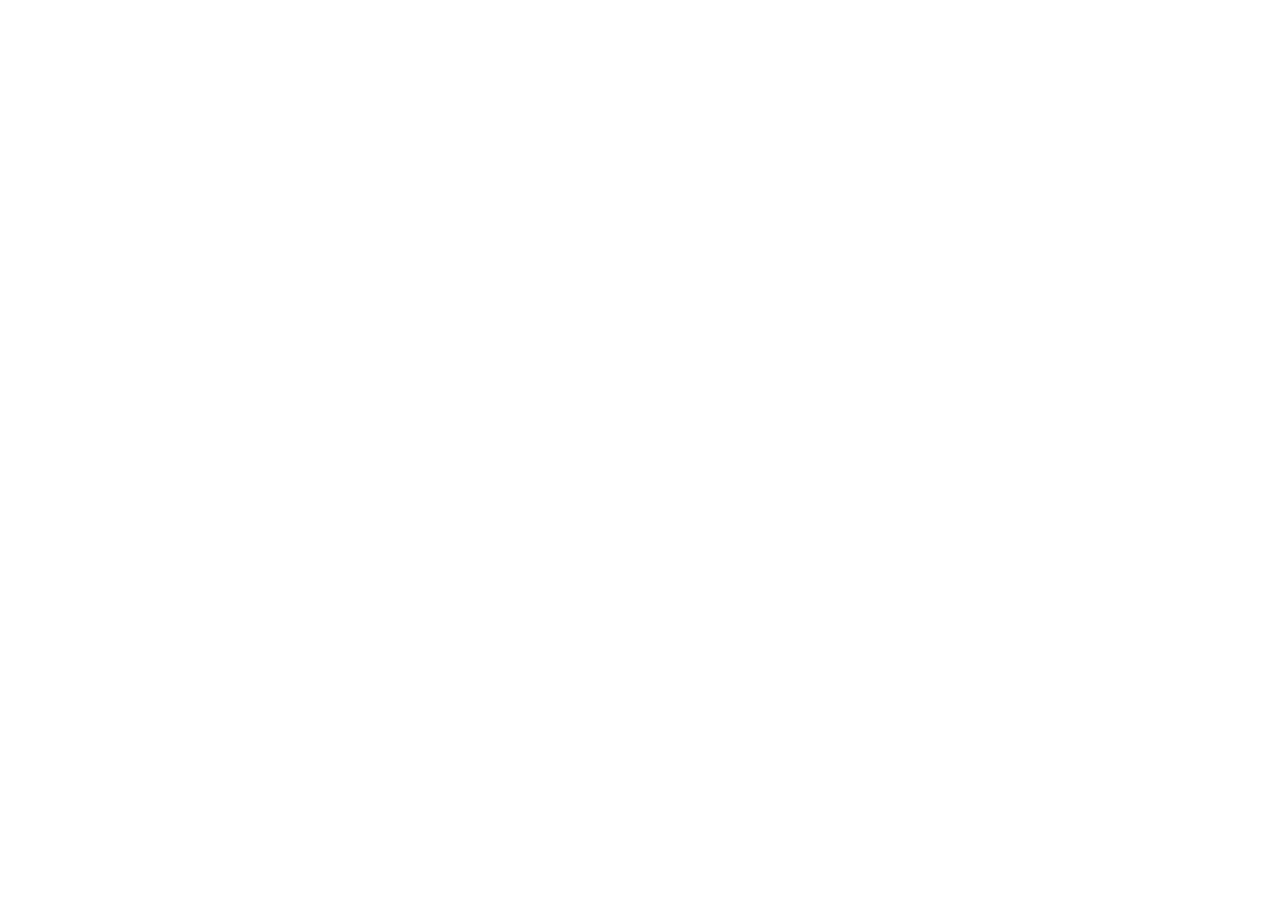
==== index.html @ b2fe82d0 "Start proyect" ====
<!DOCTYPE html>
<html lang="es">
<head>
    <meta charset="UTF-8">
    <meta name="viewport" content="width=device-width, initial-scale=1.0">
    <title>Noxxity</title>
</head>
<body>
    
</body>
</html>
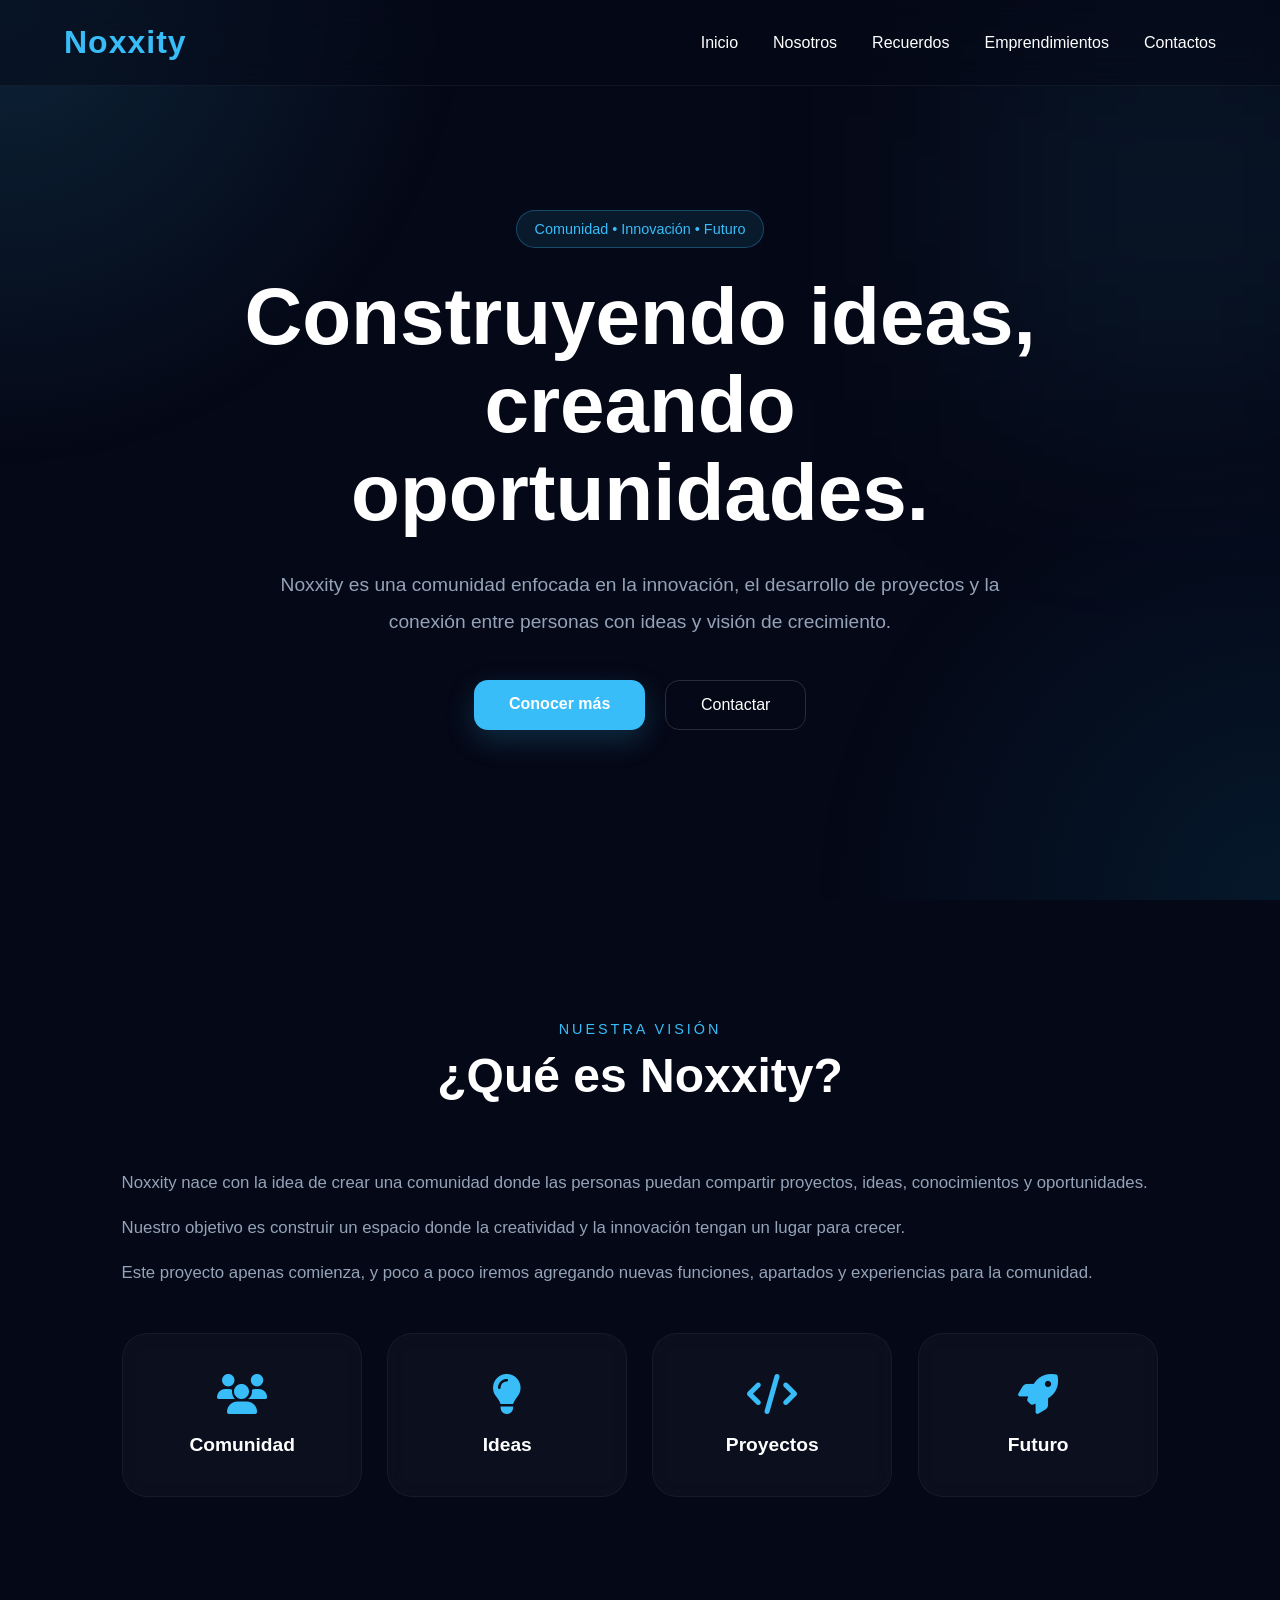
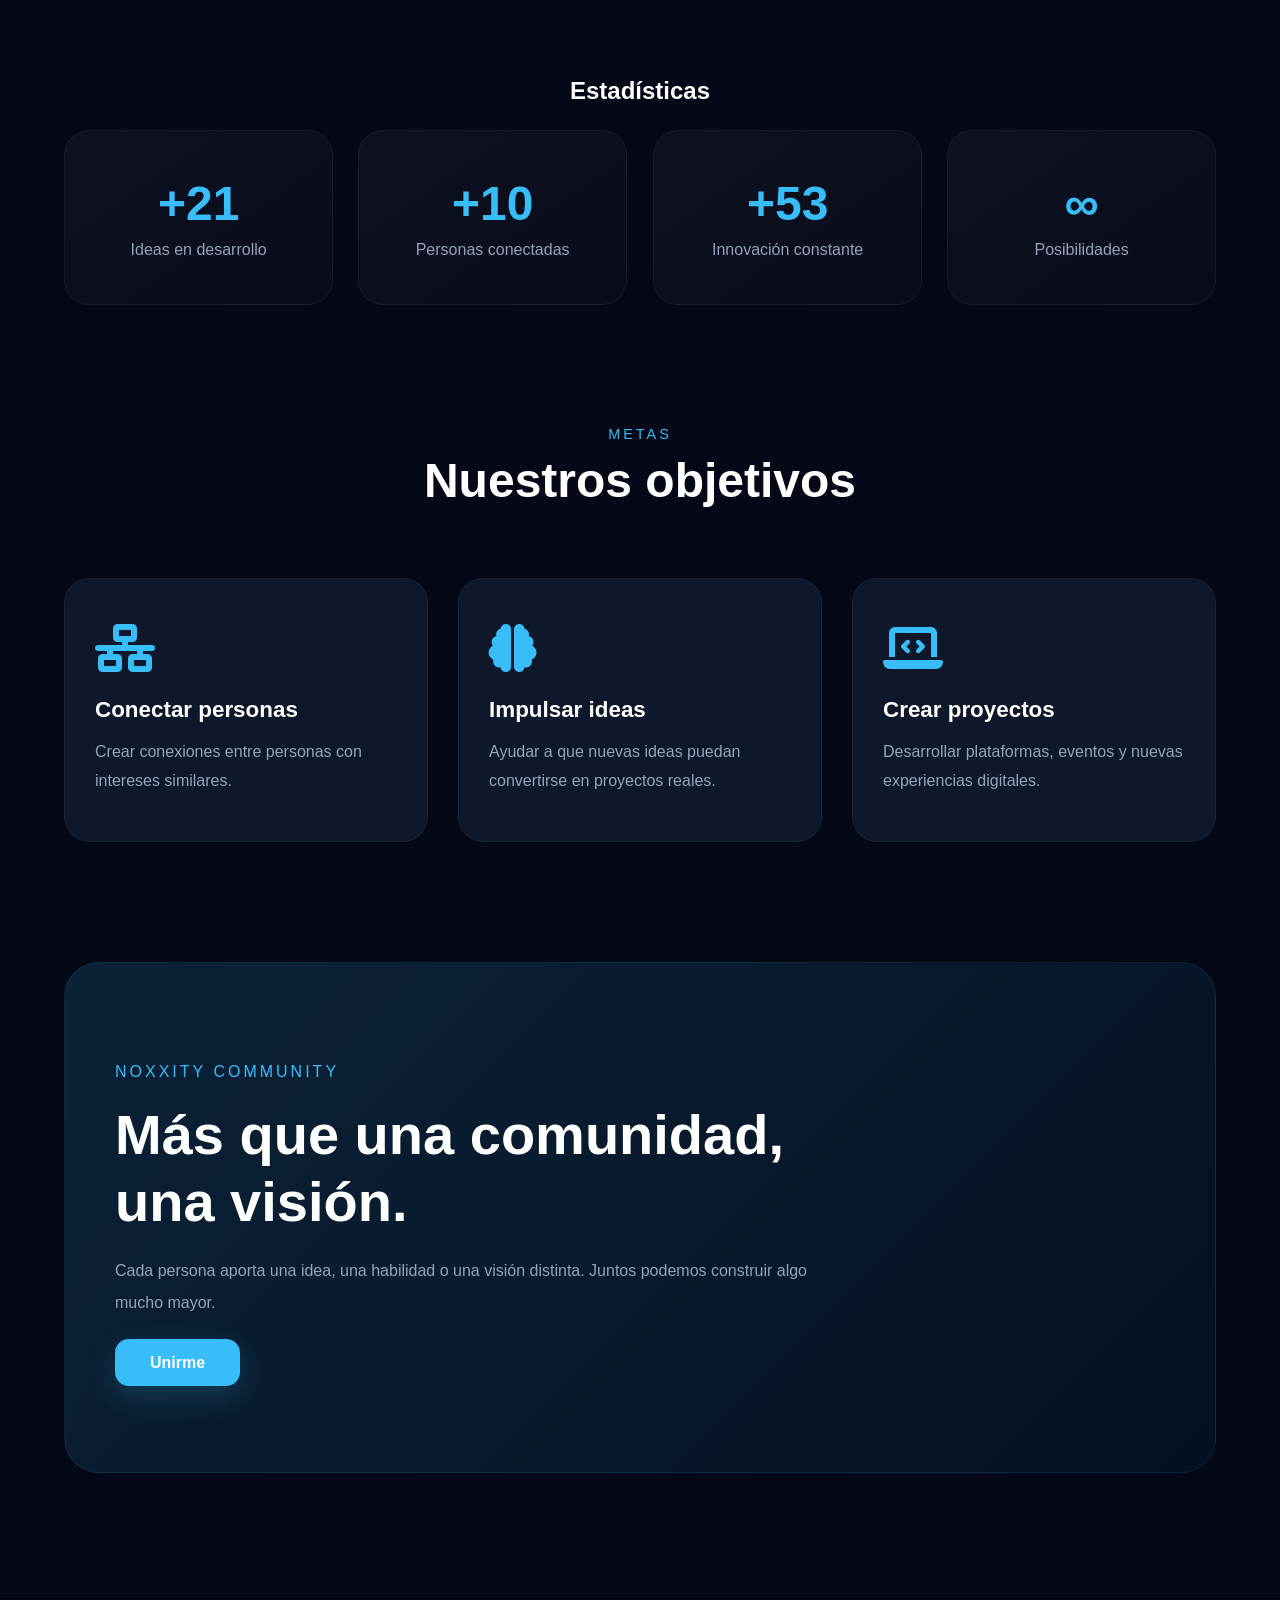
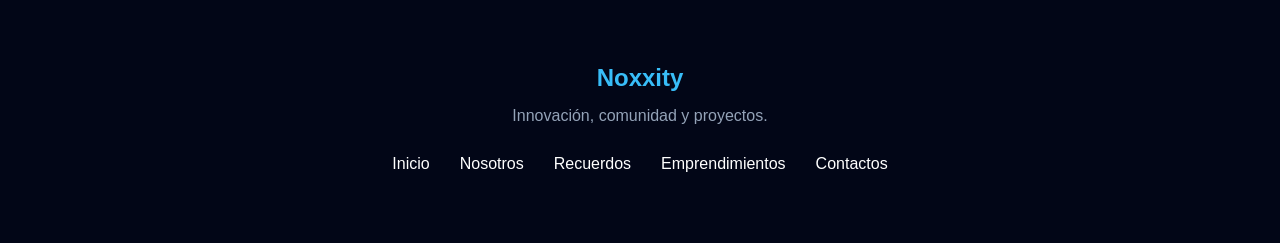
==== commit 1ad747d7: "vertion 1.0" ====
--- a/index.html
+++ b/index.html
@@ -1,11 +1,275 @@
 <!DOCTYPE html>
 <html lang="es">
+
 <head>
     <meta charset="UTF-8">
     <meta name="viewport" content="width=device-width, initial-scale=1.0">
+    <link rel="stylesheet" href="https://cdnjs.cloudflare.com/ajax/libs/font-awesome/6.5.2/css/all.min.css">
+    <link rel="stylesheet" href="Styles/style.css">
     <title>Noxxity</title>
 </head>
+
 <body>
-    
+
+    <header>
+
+        <nav class="navbar">
+
+            <div class="logo">
+                <h1>Noxxity</h1>
+            </div>
+
+            <ul class="nav-links">
+
+                <li><a href="index.html">Inicio</a></li>
+                <li><a href="Pages/About.html">Nosotros</a></li>
+                <li><a href="Pages/Recuerdos.html">Recuerdos</a></li>
+                <li><a href="Pages/Emprendimientos.html">Emprendimientos</a></li>
+                <li><a href="Pages/Contact.html">Contactos</a></li>
+
+            </ul>
+
+            <div class="menu-btn">
+                <i class="fas fa-bars"></i>
+            </div>
+
+        </nav>
+
+    </header>
+
+    <!-- HERO -->
+    <section class="hero">
+
+        <div class="hero-content">
+
+            <span class="tag">
+                Comunidad • Innovación • Futuro
+            </span>
+
+            <h2>
+                Construyendo ideas,
+                creando oportunidades.
+            </h2>
+
+            <p>
+                Noxxity es una comunidad enfocada en la innovación,
+                el desarrollo de proyectos y la conexión entre personas
+                con ideas y visión de crecimiento.
+            </p>
+
+            <div class="hero-buttons">
+
+                <a href="about.html" class="btn">
+                    Conocer más
+                </a>
+
+                <a href="contact.html" class="btn-outline">
+                    Contactar
+                </a>
+
+            </div>
+
+        </div>
+
+    </section>
+
+    <!-- PRESENTACION -->
+    <section class="presentation">
+
+        <div class="section-title">
+            <span>NUESTRA VISIÓN</span>
+            <h2>¿Qué es Noxxity?</h2>
+        </div>
+
+        <div class="presentation-container">
+
+            <div class="presentation-text">
+
+                <p>
+                    Noxxity nace con la idea de crear una comunidad
+                    donde las personas puedan compartir proyectos,
+                    ideas, conocimientos y oportunidades.
+                </p>
+
+                <p>
+                    Nuestro objetivo es construir un espacio donde
+                    la creatividad y la innovación tengan un lugar
+                    para crecer.
+                </p>
+
+                <p>
+                    Este proyecto apenas comienza, y poco a poco
+                    iremos agregando nuevas funciones, apartados
+                    y experiencias para la comunidad.
+                </p>
+
+            </div>
+
+            <div class="presentation-cards">
+
+                <div class="presentation-grid">
+                    <div class="mini-card">
+                        <i class="fas fa-users"></i>
+                        <h3>Comunidad</h3>
+                    </div>
+
+                    <div class="mini-card">
+                        <i class="fas fa-lightbulb"></i>
+                        <h3>Ideas</h3>
+                    </div>
+
+                    <div class="mini-card">
+                        <i class="fas fa-code"></i>
+                        <h3>Proyectos</h3>
+                    </div>
+
+                    <div class="mini-card">
+                        <i class="fas fa-rocket"></i>
+                        <h3>Futuro</h3>
+                    </div>
+                </div>
+
+            </div>
+
+        </div>
+
+    </section>
+
+    <!-- ESTADISTICAS -->
+    <section class="stats">
+
+        <h1>Estadísticas</h1>
+
+        <div class="stats-grid">
+            <div class="stat-box">
+                <h2>+100</h2>
+                <p>Ideas en desarrollo</p>
+            </div>
+
+            <div class="stat-box">
+                <h2>+50</h2>
+                <p>Personas conectadas</p>
+            </div>
+
+            <div class="stat-box">
+                <h2>24/7</h2>
+                <p>Innovación constante</p>
+            </div>
+
+            <div class="stat-box">
+                <h2>∞</h2>
+                <p>Posibilidades</p>
+            </div>
+        </div>
+
+    </section>
+
+    <!-- OBJETIVOS -->
+    <section class="objectives">
+
+        <div class="section-title">
+            <span>METAS</span>
+            <h2>Nuestros objetivos</h2>
+        </div>
+
+        <div class="objectives-grid">
+
+            <div class="objective-card">
+
+                <i class="fas fa-network-wired"></i>
+
+                <h3>Conectar personas</h3>
+
+                <p>
+                    Crear conexiones entre personas
+                    con intereses similares.
+                </p>
+
+            </div>
+
+            <div class="objective-card">
+
+                <i class="fas fa-brain"></i>
+
+                <h3>Impulsar ideas</h3>
+
+                <p>
+                    Ayudar a que nuevas ideas puedan
+                    convertirse en proyectos reales.
+                </p>
+
+            </div>
+
+            <div class="objective-card">
+
+                <i class="fas fa-laptop-code"></i>
+
+                <h3>Crear proyectos</h3>
+
+                <p>
+                    Desarrollar plataformas, eventos
+                    y nuevas experiencias digitales.
+                </p>
+
+            </div>
+
+        </div>
+
+    </section>
+
+    <!-- COMUNIDAD -->
+    <section class="community">
+
+        <div class="community-content">
+
+            <span>NOXXITY COMMUNITY</span>
+
+            <h2>
+                Más que una comunidad,
+                una visión.
+            </h2>
+
+            <p>
+                Cada persona aporta una idea,
+                una habilidad o una visión distinta.
+                Juntos podemos construir algo mucho mayor.
+            </p>
+
+            <a href="contact.html" class="btn">
+                Unirme
+            </a>
+
+        </div>
+
+    </section>
+
+    <!-- FOOTER -->
+    <footer>
+
+        <div class="footer-content">
+
+            <h2>Noxxity</h2>
+
+            <p>
+                Innovación, comunidad y proyectos.
+            </p>
+
+            <div class="footer-links">
+
+                <a href="index.html">Inicio</a>
+                <a href="about.html">Nosotros</a>
+                <a href="memories.html">Recuerdos</a>
+                <a href="services.html">Emprendimientos</a>
+                <a href="contact.html">Contactos</a>
+
+            </div>
+
+        </div>
+
+    </footer>
+
+    <script src="Js/script.js"></script>
+
 </body>
+
 </html>
--- a/Styles/style.css
+++ b/Styles/style.css
@@ -0,0 +1,664 @@
+/* =========================
+   RESET
+========================= */
+
+*{
+    margin:0;
+    padding:0;
+    box-sizing:border-box;
+    scroll-behavior: smooth;
+    font-family:Arial, Helvetica, sans-serif;
+}
+
+body{
+    background:#050816;
+    color:white;
+    overflow-x:hidden;
+}
+
+/* =========================
+   SCROLLBAR
+========================= */
+
+::-webkit-scrollbar{
+    width:10px;
+}
+
+::-webkit-scrollbar-track{
+    background:#050816;
+}
+
+::-webkit-scrollbar-thumb{
+    background:#38bdf8;
+    border-radius:20px;
+}
+
+/* =========================
+   VARIABLES
+========================= */
+
+:root{
+    --primary:#38bdf8;
+    --primary-dark:#0ea5e9;
+    --bg:#050816;
+    --card:#0f172a;
+    --card2:#111827;
+    --text:#e5e7eb;
+    --gray:#94a3b8;
+}
+
+/* =========================
+   NAVBAR
+========================= */
+
+header{
+    width:100%;
+    position:fixed;
+    top:0;
+    left:0;
+    z-index:1000;
+
+    backdrop-filter:blur(15px);
+
+    background:rgba(5,8,22,0.5);
+
+    border-bottom:1px solid rgba(255,255,255,0.05);
+}
+
+.navbar{
+    width:90%;
+    margin:auto;
+    height:85px;
+
+    display:flex;
+    justify-content:space-between;
+    align-items:center;
+}
+
+.logo h1{
+    color:var(--primary);
+    font-size:2rem;
+    letter-spacing:1px;
+}
+
+.nav-links{
+    display:flex;
+    list-style:none;
+    gap:35px;
+}
+
+.nav-links a{
+    color:white;
+    text-decoration:none;
+    font-size:1rem;
+    transition:0.3s;
+    position:relative;
+}
+
+.nav-links a::after{
+    content:"";
+    position:absolute;
+    left:0;
+    bottom:-8px;
+
+    width:0%;
+    height:2px;
+
+    background:var(--primary);
+
+    transition:0.3s;
+}
+
+.nav-links a:hover{
+    color:var(--primary);
+}
+
+.nav-links a:hover::after{
+    width:100%;
+}
+
+.menu-btn{
+    display:none;
+    font-size:1.5rem;
+    cursor:pointer;
+}
+
+/* =========================
+   HERO
+========================= */
+
+.hero{
+    min-height:100vh;
+
+    display:flex;
+    justify-content:center;
+    align-items:center;
+
+    padding:120px 8% 80px;
+
+    background:
+    radial-gradient(circle at top left,
+    rgba(56,189,248,0.15),
+    transparent 30%),
+
+    radial-gradient(circle at bottom right,
+    rgba(14,165,233,0.1),
+    transparent 30%);
+
+    position:relative;
+}
+
+.hero::before{
+    content:"";
+
+    position:absolute;
+    width:400px;
+    height:400px;
+
+    background:rgba(56,189,248,0.08);
+
+    filter:blur(120px);
+
+    top:0;
+    right:-100px;
+}
+
+.hero-content{
+    max-width:850px;
+    text-align:center;
+    z-index:2;
+}
+
+.tag{
+    display:inline-block;
+
+    padding:10px 18px;
+
+    background:rgba(56,189,248,0.1);
+
+    border:1px solid rgba(56,189,248,0.3);
+
+    border-radius:30px;
+
+    color:var(--primary);
+
+    margin-bottom:25px;
+
+    font-size:0.9rem;
+}
+
+.hero-content h2{
+    font-size:5rem;
+    line-height:1.1;
+    margin-bottom:30px;
+}
+
+.hero-content p{
+    color:var(--gray);
+    font-size:1.2rem;
+    line-height:1.9;
+    max-width:750px;
+    margin:auto;
+    margin-bottom:40px;
+}
+
+/* =========================
+   BUTTONS
+========================= */
+
+.hero-buttons{
+    display:flex;
+    justify-content:center;
+    gap:20px;
+    flex-wrap:wrap;
+}
+
+.btn{
+    padding:15px 35px;
+
+    background:var(--primary);
+
+    color:white;
+    text-decoration:none;
+
+    border-radius:14px;
+
+    transition:0.3s;
+
+    font-weight:bold;
+
+    box-shadow:0 10px 30px rgba(56,189,248,0.2);
+}
+
+.btn:hover{
+    background:var(--primary-dark);
+    transform:translateY(-5px);
+}
+
+.btn-outline{
+    padding:15px 35px;
+
+    border:1px solid rgba(255,255,255,0.15);
+
+    color:white;
+    text-decoration:none;
+
+    border-radius:14px;
+
+    transition:0.3s;
+}
+
+.btn-outline:hover{
+    background:white;
+    color:#050816;
+}
+
+/* =========================
+   SECTION TITLE
+========================= */
+
+.section-title{
+    text-align:center;
+    margin-bottom:70px;
+}
+
+.section-title span{
+    color:var(--primary);
+    letter-spacing:3px;
+    font-size:0.9rem;
+}
+
+.section-title h2{
+    font-size:3rem;
+    margin-top:10px;
+}
+
+/* =========================
+   PRESENTATION
+========================= */
+
+.presentation{
+    width:90%;
+    margin:auto;
+    padding:120px 0;
+}
+
+.presentation-container{
+    width:90%;
+    margin:auto;
+    display:grid;
+    gap:25px;
+    padding-bottom:60px;
+}
+
+.presentation-text p{
+    color:var(--gray);
+    margin-bottom:25px;
+    font-size:1.05rem;
+}
+
+.presentation-grid{
+    display:grid;
+    gap:25px;
+    grid-template-columns:repeat(auto-fit,minmax(200px,1fr));
+    
+}
+
+.presentation-cards{
+    display:grid;
+    gap:25px;
+}
+
+.mini-card{
+    background:rgba(255,255,255,0.03);
+
+    border:1px solid rgba(255,255,255,0.05);
+
+    padding:40px 20px;
+
+    border-radius:25px;
+
+    text-align:center;
+
+    transition:0.3s;
+
+    backdrop-filter:blur(10px);
+}
+
+.mini-card:hover{
+    transform:translateY(-8px);
+    border-color:rgba(56,189,248,0.3);
+}
+
+.mini-card i{
+    font-size:2.5rem;
+    color:var(--primary);
+    margin-bottom:20px;
+}
+
+.mini-card h3{
+    font-size:1.2rem;
+}
+
+/* =========================
+   STATS
+========================= */
+
+.stats{
+    width:90%;
+    margin:auto;
+    display:grid;
+    gap:25px;
+    padding-bottom:120px;
+    text-align: center;
+}
+
+.stats-grid{
+    display:grid;
+    gap:25px;
+    grid-template-columns:repeat(auto-fit,minmax(200px,1fr));
+}
+
+.stat-box{
+    background:linear-gradient(
+        145deg,
+        rgba(255,255,255,0.04),
+        rgba(255,255,255,0.02)
+    );
+
+    padding:45px 20px;
+
+    border-radius:25px;
+
+    text-align:center;
+
+    border:1px solid rgba(255,255,255,0.05);
+
+    transition:0.3s;
+}
+
+.stat-box:hover{
+    transform:translateY(-8px);
+}
+
+.stat-box h2{
+    color:var(--primary);
+    font-size:3rem;
+    margin-bottom:10px;
+}
+
+.stat-box p{
+    color:var(--gray);
+}
+
+/* =========================
+   OBJECTIVES
+========================= */
+
+.objectives{
+    width:90%;
+    margin:auto;
+    padding-bottom:120px;
+}
+
+.objectives-grid{
+    display:grid;
+    grid-template-columns:repeat(auto-fit,minmax(280px,1fr));
+    gap:30px;
+}
+
+.objective-card{
+    background:var(--card);
+
+    padding:45px 30px;
+
+    border-radius:25px;
+
+    transition:0.3s;
+
+    border:1px solid rgba(255,255,255,0.05);
+}
+
+.objective-card:hover{
+    transform:translateY(-8px);
+    border-color:rgba(56,189,248,0.3);
+}
+
+.objective-card i{
+    font-size:3rem;
+    color:var(--primary);
+    margin-bottom:25px;
+}
+
+.objective-card h3{
+    margin-bottom:15px;
+    font-size:1.4rem;
+}
+
+.objective-card p{
+    color:var(--gray);
+    line-height:1.8;
+}
+
+/* =========================
+   COMMUNITY
+========================= */
+
+.community{
+    width:90%;
+    margin:auto;
+
+    padding:100px 50px;
+
+    border-radius:35px;
+
+    background:
+    linear-gradient(
+        135deg,
+        rgba(56,189,248,0.15),
+        rgba(14,165,233,0.05)
+    );
+
+    border:1px solid rgba(56,189,248,0.1);
+
+    margin-bottom:120px;
+}
+
+.community-content{
+    max-width:700px;
+}
+
+.community-content span{
+    color:var(--primary);
+    letter-spacing:3px;
+}
+
+.community-content h2{
+    font-size:3.5rem;
+    margin:20px 0;
+    line-height:1.2;
+}
+
+.community-content p{
+    color:var(--gray);
+    line-height:2;
+    margin-bottom:35px;
+}
+
+/* =========================
+   FOOTER
+========================= */
+
+footer{
+    border-top:1px solid rgba(255,255,255,0.05);
+
+    padding:70px 20px;
+
+    background:#020617;
+}
+
+.footer-content{
+    text-align:center;
+}
+
+.footer-content h2{
+    color:var(--primary);
+    margin-bottom:15px;
+}
+
+.footer-content p{
+    color:var(--gray);
+    margin-bottom:30px;
+}
+
+.footer-links{
+    display:flex;
+    justify-content:center;
+    gap:30px;
+    flex-wrap:wrap;
+}
+
+.footer-links a{
+    color:white;
+    text-decoration:none;
+    transition:0.3s;
+}
+
+.footer-links a:hover{
+    color:var(--primary);
+}
+
+/* =========================
+   RESPONSIVE
+========================= */
+
+@media(max-width:1000px){
+
+    .presentation-container{
+        grid-template-columns:1fr;
+    }
+
+    .hero-content h2{
+        font-size:4rem;
+    }
+}
+
+@media(max-width:768px){
+
+    .navbar{
+        width: 95%;
+    }
+    .menu-btn{
+        display:block;
+    }
+
+    .nav-links{
+        position:absolute;
+        top:85px;
+        right:-120%;
+        flex-direction:column;
+        width:100%;
+        background:#0f172a;
+        padding:30px;
+        transition:0.3s;
+        border-radius: 10px;
+    }
+
+    .nav-links.active{
+        right:0;
+    }
+
+    .hero-content h2{
+        font-size:3rem;
+    }
+
+    .section-title h2{
+        font-size:2.2rem;
+    }
+
+    .community-content h2{
+        font-size:2.5rem;
+    }
+
+    .presentation-cards{
+        grid-template-columns:1fr;
+    }
+
+    .community{
+        padding:70px 30px;
+    }
+}
+
+@media(max-width:500px){
+
+    .hero-content h2{
+        font-size:2.3rem;
+    }
+
+    .hero-content p{
+        font-size:1rem;
+    }
+
+    .btn,
+    .btn-outline{
+        width:100%;
+        text-align:center;
+    }
+}
+
+/* =========================
+   ANIMACIONES
+========================= */
+
+.mini-card,
+.stat-box,
+.objective-card{
+
+    opacity: 0;
+    transform: translateY(40px);
+
+    transition:
+    opacity 0.8s ease,
+    transform 0.8s ease;
+
+}
+
+.mini-card.show,
+.stat-box.show,
+.objective-card.show{
+
+    opacity: 1;
+    transform: translateY(0);
+
+}
+
+/* =========================
+   SCROLL SUAVE PREMIUM
+========================= */
+
+
+body{
+    overflow-x: hidden;
+}
+
+/* Mejora visual del render */
+
+*{
+    -webkit-font-smoothing: antialiased;
+    -moz-osx-font-smoothing: grayscale;
+}
+
+/* Evita lag en animaciones */
+
+.mini-card,
+.stat-box,
+.objective-card,
+.hero,
+.navbar,
+.btn,
+.btn-outline{
+
+    will-change: transform;
+    transform: translateZ(0);
+
+}
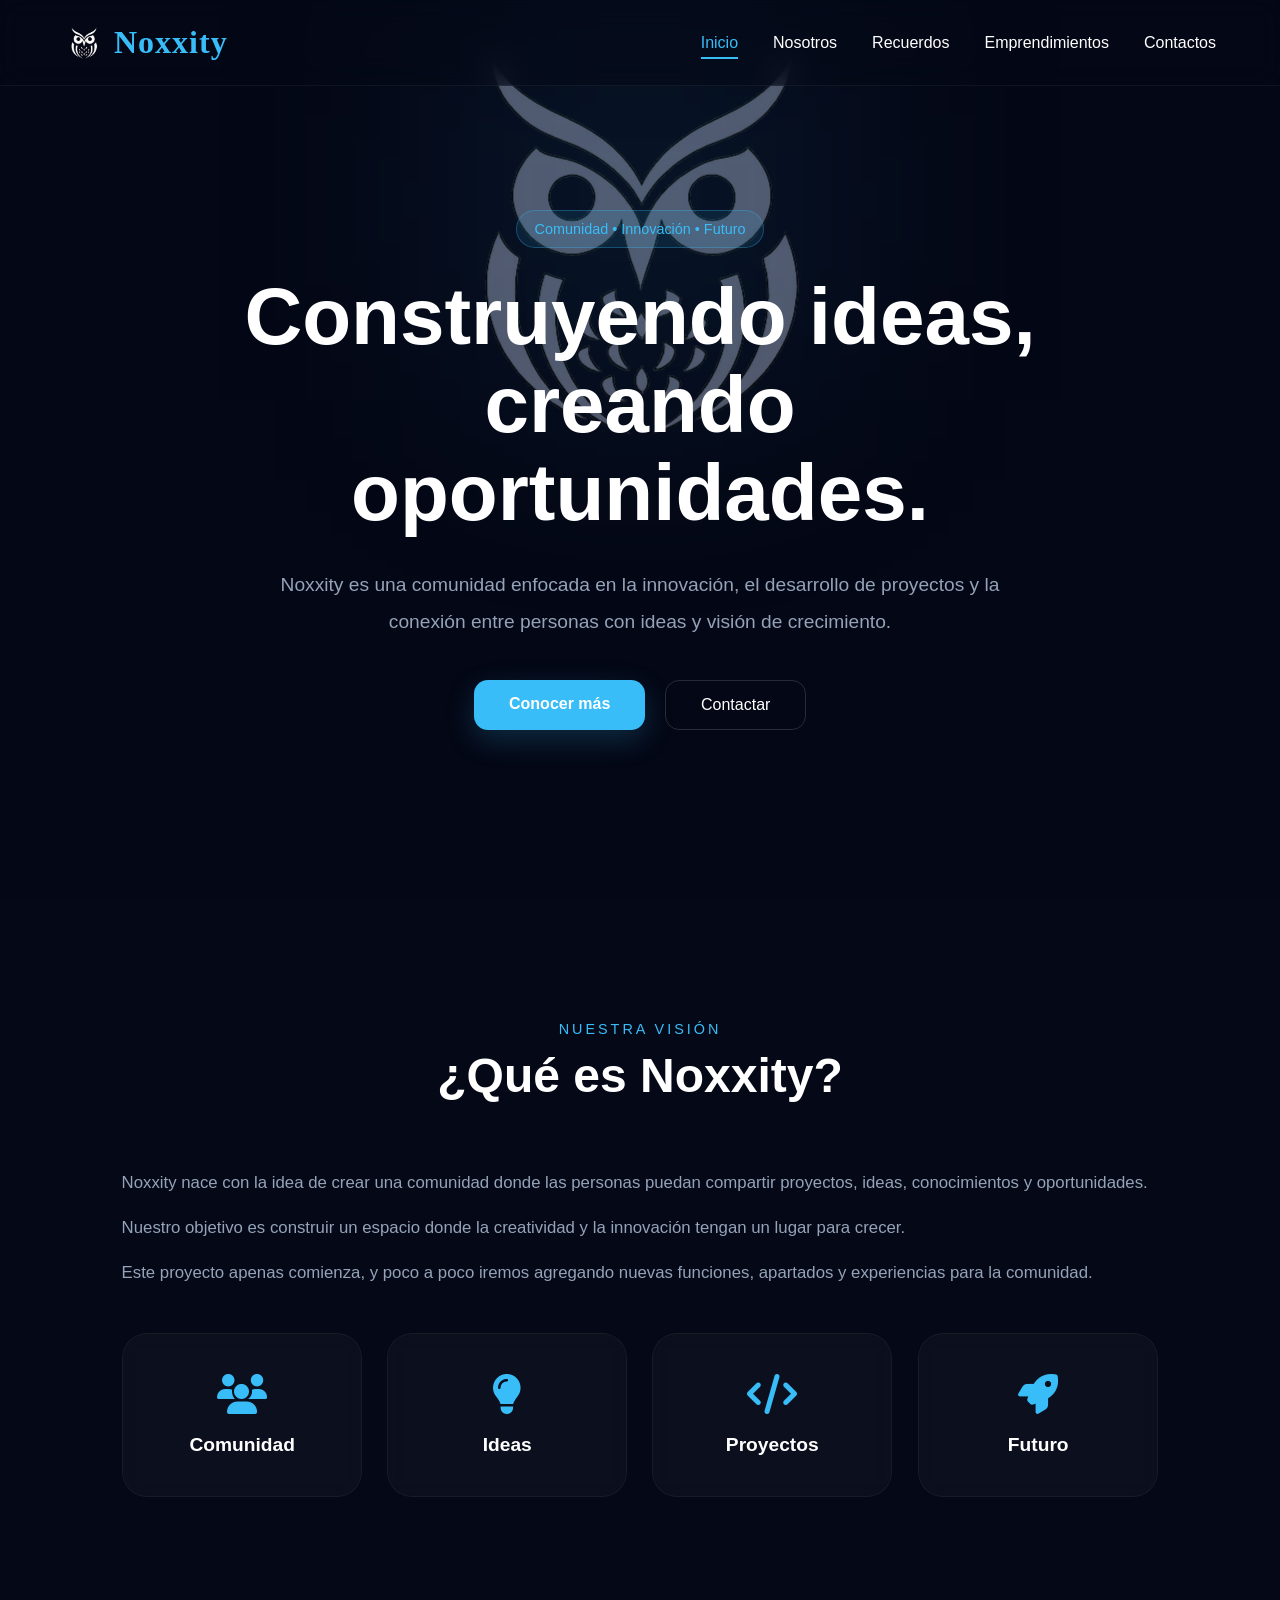
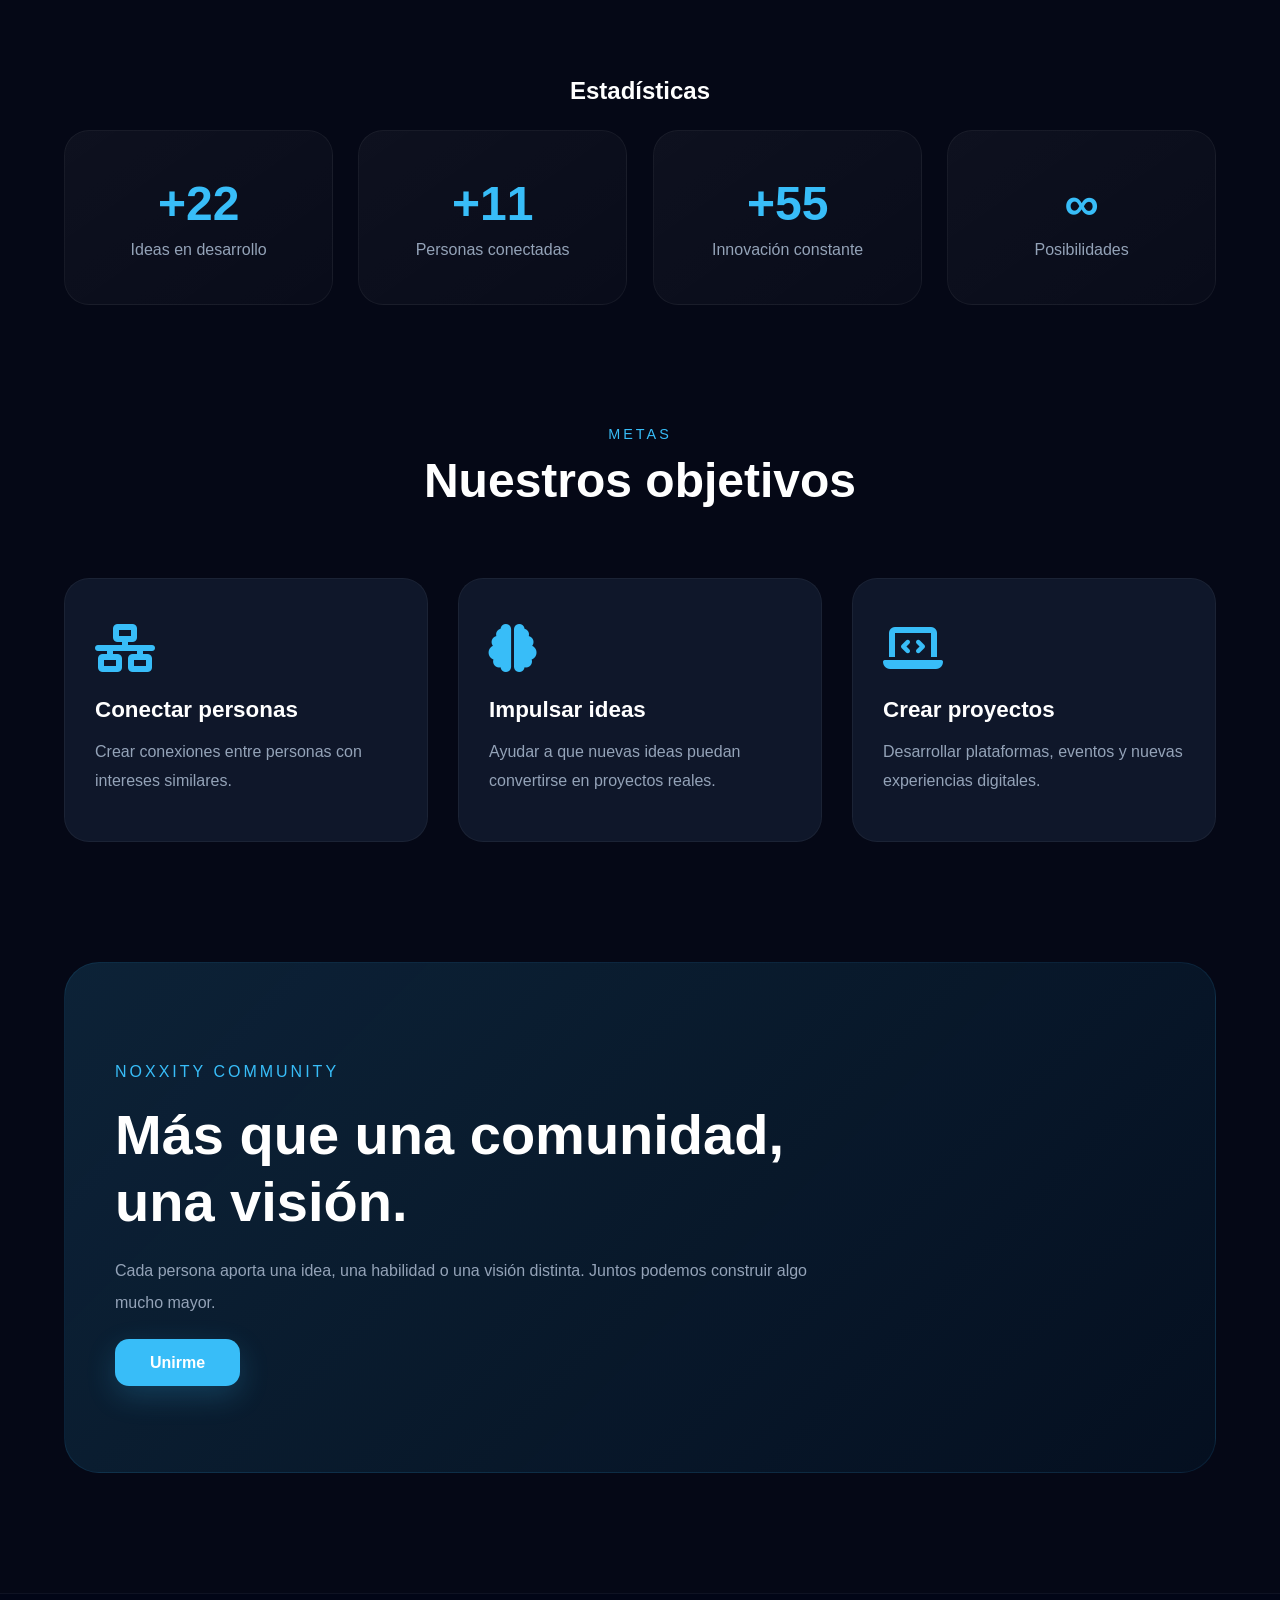
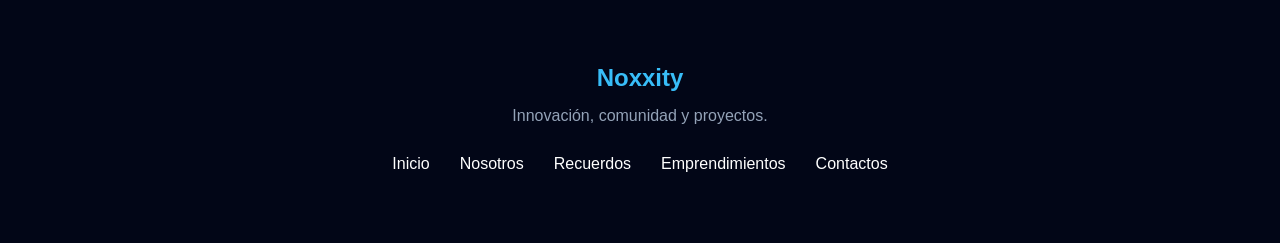
==== commit 4732ba50: "vertion 1.1" ====
--- a/index.html
+++ b/index.html
@@ -6,6 +6,7 @@
     <meta name="viewport" content="width=device-width, initial-scale=1.0">
     <link rel="stylesheet" href="https://cdnjs.cloudflare.com/ajax/libs/font-awesome/6.5.2/css/all.min.css">
     <link rel="stylesheet" href="Styles/style.css">
+    <link rel="stylesheet" href="Styles/contact.css">
     <title>Noxxity</title>
 </head>
 
@@ -16,12 +17,13 @@
         <nav class="navbar">
 
             <div class="logo">
+                <img src="Src/imgs/Logo.png" alt="">
                 <h1>Noxxity</h1>
             </div>
 
             <ul class="nav-links">
 
-                <li><a href="index.html">Inicio</a></li>
+                <li><a href="#" class="active">Inicio</a></li>
                 <li><a href="Pages/About.html">Nosotros</a></li>
                 <li><a href="Pages/Recuerdos.html">Recuerdos</a></li>
                 <li><a href="Pages/Emprendimientos.html">Emprendimientos</a></li>
@@ -59,11 +61,11 @@
 
             <div class="hero-buttons">
 
-                <a href="about.html" class="btn">
+                <a href="Pages/About.html" class="btn">
                     Conocer más
                 </a>
 
-                <a href="contact.html" class="btn-outline">
+                <a href="Pages/Contact.html" class="btn-outline">
                     Contactar
                 </a>
 
@@ -235,7 +237,7 @@
                 Juntos podemos construir algo mucho mayor.
             </p>
 
-            <a href="contact.html" class="btn">
+            <a href="Pages/Contact.html" class="btn">
                 Unirme
             </a>
 
--- a/Styles/style.css
+++ b/Styles/style.css
@@ -7,10 +7,10 @@
     padding:0;
     box-sizing:border-box;
     scroll-behavior: smooth;
+}
+
+body{
     font-family:Arial, Helvetica, sans-serif;
-}
-
-body{
     background:#050816;
     color:white;
     overflow-x:hidden;
@@ -117,12 +117,35 @@
     width:100%;
 }
 
+.nav-links .active{
+
+    color:var(--primary);
+}
+
+.nav-links .active::after{
+
+    width:100%;
+}
+
 .menu-btn{
     display:none;
     font-size:1.5rem;
     cursor:pointer;
 }
 
+.logo{
+    display:flex;
+    align-items:center;
+    font-family: 'Times New Roman', Times, serif;
+}
+
+.logo img{
+    width:40px;
+    height:40px;
+    object-fit:cover;
+    margin-right:10px;
+}
+
 /* =========================
    HERO
 ========================= */
@@ -138,14 +161,17 @@
 
     background:
     radial-gradient(circle at top left,
-    rgba(56,189,248,0.15),
-    transparent 30%),
-
+    rgba(56,189,248,0.15), 
+    transparent 30%), 
     radial-gradient(circle at bottom right,
     rgba(14,165,233,0.1),
-    transparent 30%);
-
+    transparent 30%); 
     position:relative;
+    background-image: url(../Src/imgs/Logo.png);
+    background-position: center;
+    background-blend-mode: overlay;
+    background-color: rgba(5,8,22,0.7);
+    background-repeat: no-repeat;
 }
 
 .hero::before{
@@ -160,7 +186,6 @@
     filter:blur(120px);
 
     top:0;
-    right:-100px;
 }
 
 .hero-content{
--- a/Styles/contact.css
+++ b/Styles/contact.css
@@ -0,0 +1,494 @@
+/* =========================
+   CONTACT HERO
+========================= */
+
+.contact-hero{
+
+    min-height:90vh;
+
+    display:flex;
+    justify-content:center;
+    align-items:center;
+
+    text-align:center;
+
+    padding:140px 8% 80px;
+
+    position:relative;
+
+    overflow:hidden;
+
+    background:
+    radial-gradient(circle at top left,
+    rgba(56,189,248,0.12),
+    transparent 30%),
+
+    radial-gradient(circle at bottom right,
+    rgba(14,165,233,0.08),
+    transparent 30%);
+}
+
+.contact-hero::before{
+
+    content:"";
+
+    position:absolute;
+
+    width:500px;
+    height:500px;
+
+    background:rgba(56,189,248,0.08);
+
+    filter:blur(120px);
+
+    top:-150px;
+    right:-100px;
+}
+
+.contact-hero-content{
+
+    max-width:850px;
+
+    position:relative;
+
+    z-index:2;
+}
+
+.contact-hero-content h2{
+
+    font-size:5rem;
+
+    line-height:1.1;
+
+    margin:25px 0;
+}
+
+.contact-hero-content p{
+
+    color:var(--gray);
+
+    line-height:2;
+
+    font-size:1.15rem;
+
+    max-width:760px;
+
+    margin:auto;
+}
+
+/* =========================
+   CONTACTS
+========================= */
+
+.contacts{
+
+    width:90%;
+
+    margin:auto;
+
+    padding:20px 0;
+}
+
+.contacts-grid{
+
+    display:grid;
+
+    grid-template-columns:
+    repeat(auto-fit, minmax(280px,1fr));
+
+    gap:30px;
+}
+
+.contact-card{
+
+    background:
+    linear-gradient(
+        145deg,
+        rgba(255,255,255,0.04),
+        rgba(255,255,255,0.02)
+    );
+
+    border:1px solid rgba(255,255,255,0.05);
+
+    border-radius:30px;
+
+    padding:45px 35px;
+
+    text-decoration:none;
+
+    color:white;
+
+    position:relative;
+
+    overflow:hidden;
+
+    transition:0.35s;
+}
+
+.contact-card::before{
+
+    content:"";
+
+    position:absolute;
+
+    width:220px;
+    height:220px;
+
+    background:rgba(255,255,255,0.04);
+
+    border-radius:50%;
+
+    top:-120px;
+    right:-120px;
+}
+
+.contact-card:hover{
+
+    transform:translateY(-10px);
+
+    border-color:rgba(56,189,248,0.25);
+}
+
+.contact-card i{
+
+    font-size:3.2rem;
+
+    margin-bottom:25px;
+
+    position:relative;
+
+    z-index:2;
+}
+
+.contact-card h3{
+
+    font-size:1.8rem;
+
+    margin-bottom:15px;
+
+    position:relative;
+
+    z-index:2;
+}
+
+.contact-card p{
+
+    color:var(--gray);
+
+    line-height:1.9;
+
+    margin-bottom:25px;
+
+    position:relative;
+
+    z-index:2;
+}
+
+.contact-card span{
+
+    color:var(--primary);
+
+    font-size:0.95rem;
+
+    letter-spacing:1px;
+
+    position:relative;
+
+    z-index:2;
+}
+
+/* =========================
+   ICON COLORS
+========================= */
+
+.discord i{
+
+    color:#5865F2;
+}
+
+.whatsapp i{
+
+    color:#25D366;
+}
+
+.gmail i{
+
+    color:#EA4335;
+}
+
+.tiktok i{
+
+    color:#ffffff;
+}
+
+.instagram i{
+
+    color:#E1306C;
+}
+
+.facebook i{
+
+    color:#1877F2;
+}
+
+/* =========================
+   CONTACT CTA
+========================= */
+
+.contact-cta{
+
+    width:90%;
+
+    margin:auto;
+
+    margin-bottom:120px;
+
+    padding:100px 50px;
+
+    border-radius:35px;
+
+    background:
+    linear-gradient(
+        135deg,
+        rgba(56,189,248,0.14),
+        rgba(14,165,233,0.05)
+    );
+
+    border:1px solid rgba(56,189,248,0.08);
+
+    text-align:center;
+
+    position:relative;
+
+    overflow:hidden;
+}
+
+.contact-cta::before{
+
+    content:"";
+
+    position:absolute;
+
+    width:450px;
+    height:450px;
+
+    background:rgba(56,189,248,0.08);
+
+    filter:blur(120px);
+
+    top:-200px;
+    left:-100px;
+}
+
+.contact-cta-content{
+
+    max-width:700px;
+
+    margin:auto;
+
+    position:relative;
+
+    z-index:2;
+}
+
+.contact-cta-content span{
+
+    color:var(--primary);
+
+    letter-spacing:3px;
+}
+
+.contact-cta-content h2{
+
+    font-size:4rem;
+
+    margin:25px 0;
+}
+
+.contact-cta-content p{
+
+    color:var(--gray);
+
+    line-height:2;
+
+    margin-bottom:40px;
+}
+
+/* =========================
+   HOVER GLOW
+========================= */
+
+.contact-card:hover::after{
+
+    content:"";
+
+    position:absolute;
+
+    inset:0;
+
+    border-radius:30px;
+
+    box-shadow:
+    0 0 40px rgba(56,189,248,0.15);
+
+    pointer-events:none;
+}
+
+/* =========================
+   RESPONSIVE
+========================= */
+
+@media(max-width:1000px){
+
+    .contact-hero-content h2{
+
+        font-size:4rem;
+    }
+
+    .contact-cta-content h2{
+
+        font-size:3rem;
+    }
+}
+
+@media(max-width:768px){
+
+    .contact-hero-content h2{
+
+        font-size:3rem;
+    }
+
+    .contact-cta-content h2{
+
+        font-size:2.5rem;
+    }
+
+    .contact-cta{
+
+        padding:80px 30px;
+    }
+}
+
+@media(max-width:550px){
+
+    .contact-hero-content h2{
+
+        font-size:2.4rem;
+    }
+
+    .contact-cta-content h2{
+
+        font-size:2.1rem;
+    }
+
+    .contact-card{
+
+        padding:40px 25px;
+    }
+}
+
+.solicitudes{
+    margin:auto;
+    padding:120px 0;
+}
+
+.solicitudes h1{
+    text-align: center;
+    font-size: 3.5rem;
+    margin-bottom: 40px;
+}
+
+.solicitud-form-box{
+    width: 80%;
+    background: rgba(255,255,255,0.03);
+    border: 1px solid rgba(255,255,255,0.08);
+    border-radius: 28px;
+    padding: 35px;
+    backdrop-filter: blur(12px);
+    margin: auto;
+}
+
+#solicitudForm{
+    display: flex;
+    flex-direction: column;
+    gap: 22px;
+}
+
+.input-group{
+    display: flex;
+    flex-direction: column;
+    gap: 10px;
+}
+
+.input-group label{
+    font-size: 14px;
+    color: #cbd5e1;
+}
+
+.input-group input,
+.input-group select,
+.input-group textarea{
+    width: 90%;
+    padding: 15px 18px;
+    border-radius: 14px;
+    border: 1px solid rgba(255,255,255,0.08);
+    background: rgba(255,255,255,0.04);
+    color: #fff;
+    outline: none;
+    transition: 0.3s ease;
+    font-size: 15px;
+}
+
+#tipo{
+    color: #94a3b8;
+}
+
+#tipo option{
+    background: #0b1120;
+    color: #94a3b8;
+}
+
+.input-group textarea{
+    resize: vertical;
+    min-height: 130px;
+}
+
+.input-group input:focus,
+.input-group select:focus,
+.input-group textarea:focus{
+    border-color: #38bdf8;
+    box-shadow: 0 0 0 4px rgba(56,189,248,0.12);
+}
+
+.btn-solicitud{
+    border: none;
+    padding: 16px;
+    border-radius: 16px;
+    background: linear-gradient(135deg, #38bdf8, #0ea5e9);
+    color: #fff;
+    font-size: 15px;
+    font-weight: 600;
+    cursor: pointer;
+    transition: 0.3s ease;
+}
+
+.btn-solicitud:hover{
+    transform: translateY(-3px);
+    box-shadow: 0 15px 30px rgba(56,189,248,0.2);
+}
+
+@media(max-width: 900px){
+
+    .solicitudes-wrapper{
+        grid-template-columns: 1fr;
+    }
+
+    .solicitudes-header h2{
+        font-size: 2.2rem;
+    }
+
+    .solicitud-form-box{
+        padding: 25px;
+    }
+
+}
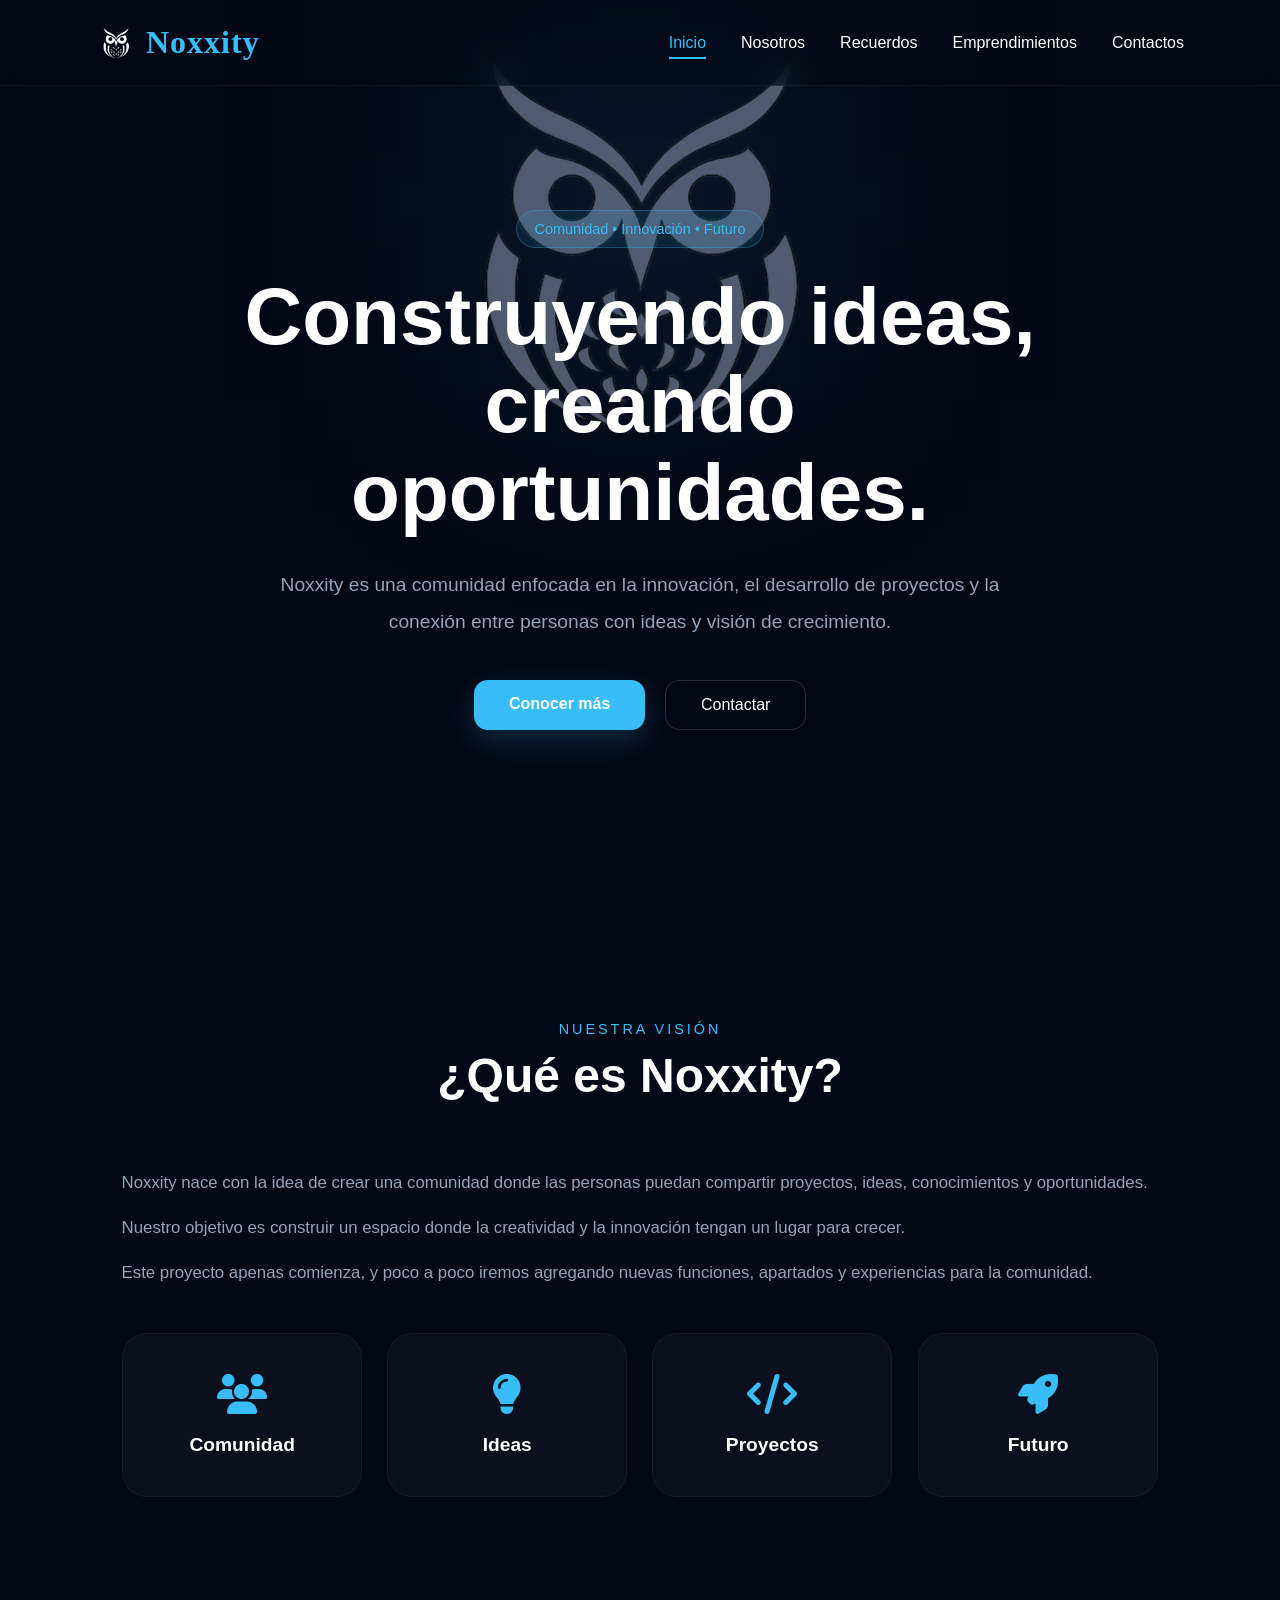
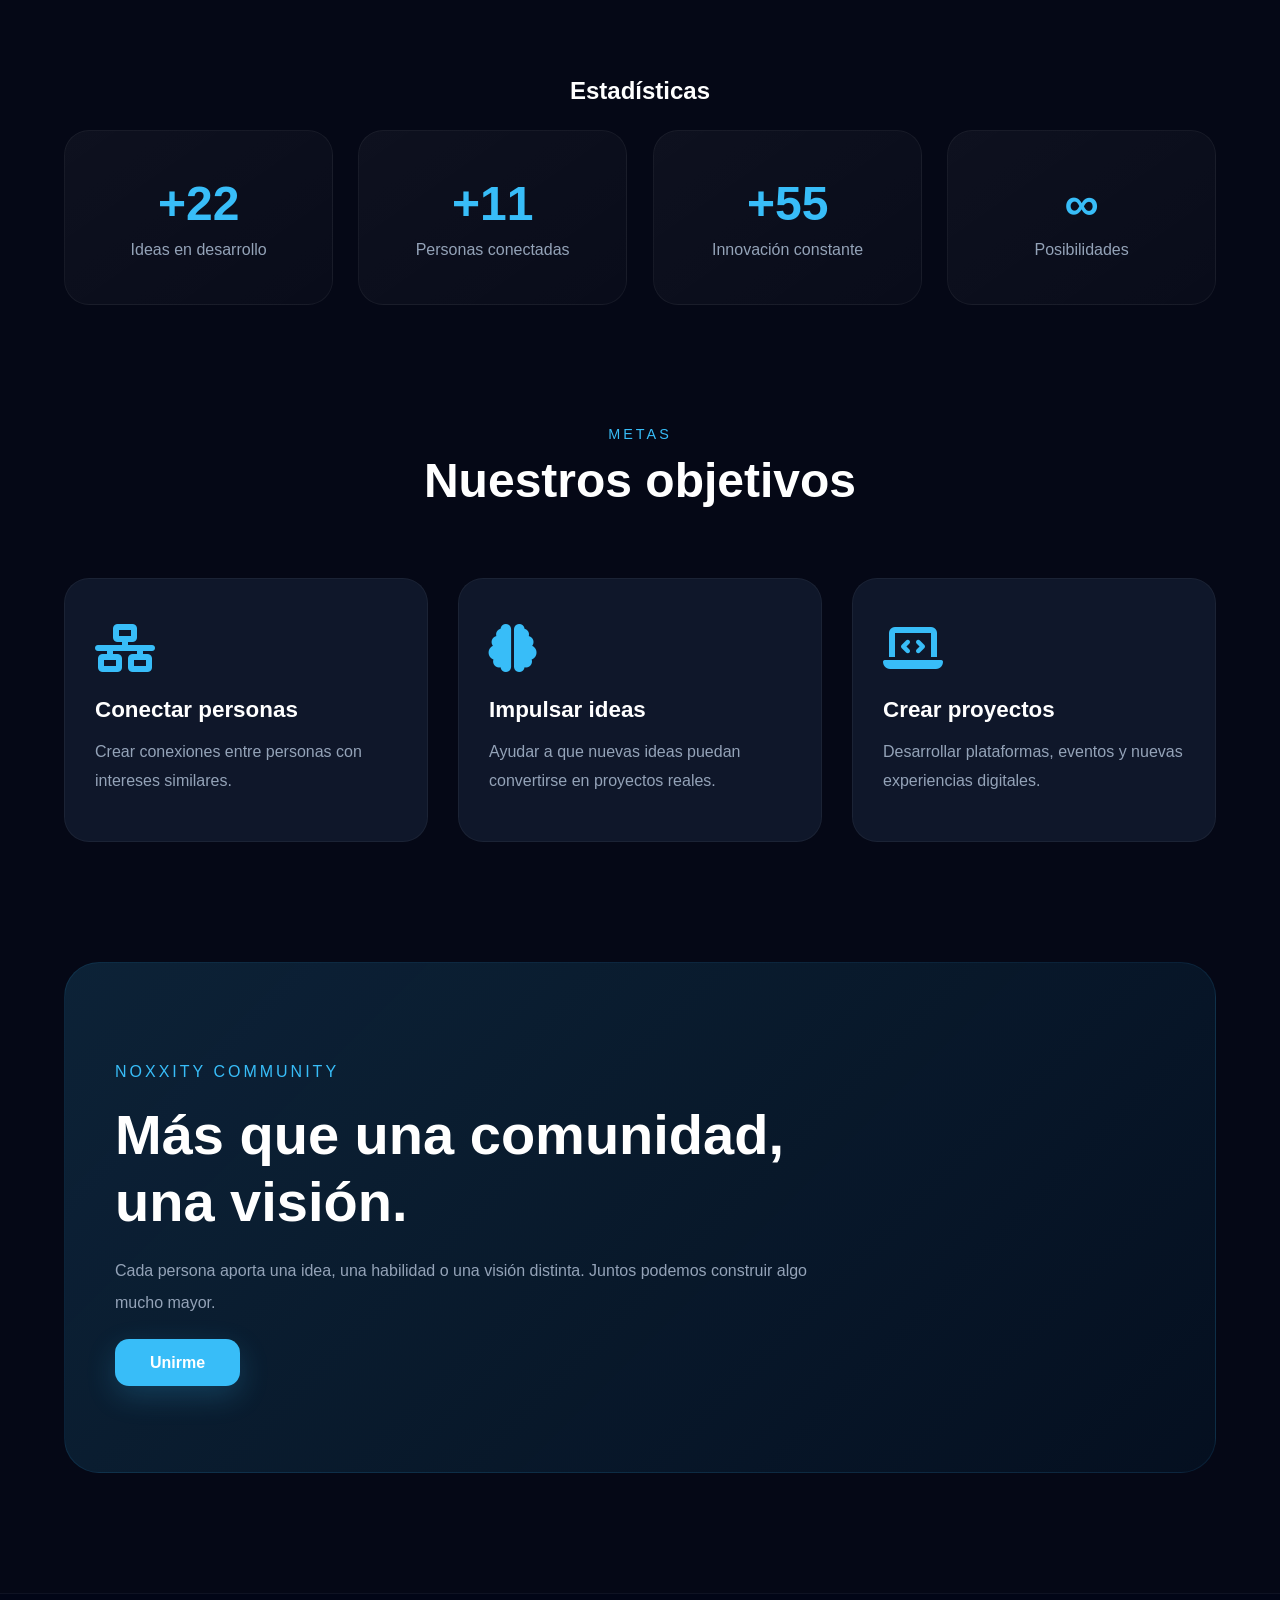
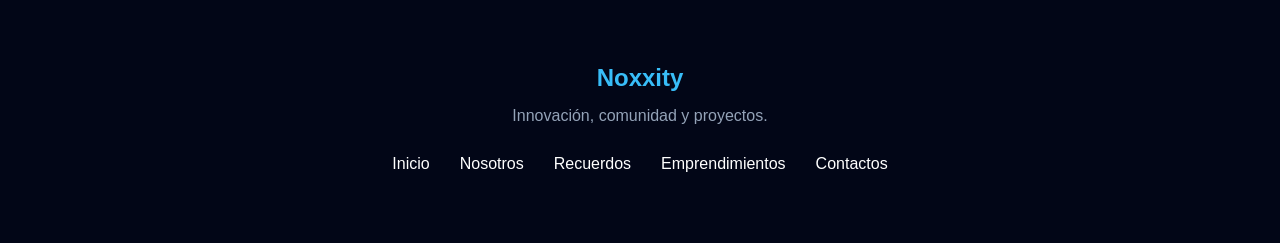
==== commit e5c3f6c3: "vertion 1.4" ====
--- a/index.html
+++ b/index.html
@@ -4,6 +4,8 @@
 <head>
     <meta charset="UTF-8">
     <meta name="viewport" content="width=device-width, initial-scale=1.0">
+    <meta name="google-site-verification" content="google29c0a1d79d436f6c.html" />
+    <link rel="icon" href="Src/imgs/Logo.png" type="image/png">
     <link rel="stylesheet" href="https://cdnjs.cloudflare.com/ajax/libs/font-awesome/6.5.2/css/all.min.css">
     <link rel="stylesheet" href="Styles/style.css">
     <link rel="stylesheet" href="Styles/contact.css">
--- a/Styles/style.css
+++ b/Styles/style.css
@@ -66,7 +66,7 @@
 }
 
 .navbar{
-    width:90%;
+    width:85%;
     margin:auto;
     height:85px;
 
@@ -571,7 +571,7 @@
 @media(max-width:768px){
 
     .navbar{
-        width: 95%;
+        width: 90%;
     }
     .menu-btn{
         display:block;
--- a/Styles/contact.css
+++ b/Styles/contact.css
@@ -202,33 +202,31 @@
 ========================= */
 
 .discord i{
-
     color:#5865F2;
 }
 
 .whatsapp i{
-
     color:#25D366;
 }
 
 .gmail i{
-
     color:#EA4335;
 }
 
 .tiktok i{
-
     color:#ffffff;
 }
 
 .instagram i{
-
     color:#E1306C;
 }
 
 .facebook i{
-
     color:#1877F2;
+}
+
+.youtube i{
+    color:#FF0000;
 }
 
 /* =========================
@@ -428,7 +426,7 @@
 .input-group input,
 .input-group select,
 .input-group textarea{
-    width: 90%;
+    width: 100%;
     padding: 15px 18px;
     border-radius: 14px;
     border: 1px solid rgba(255,255,255,0.08);
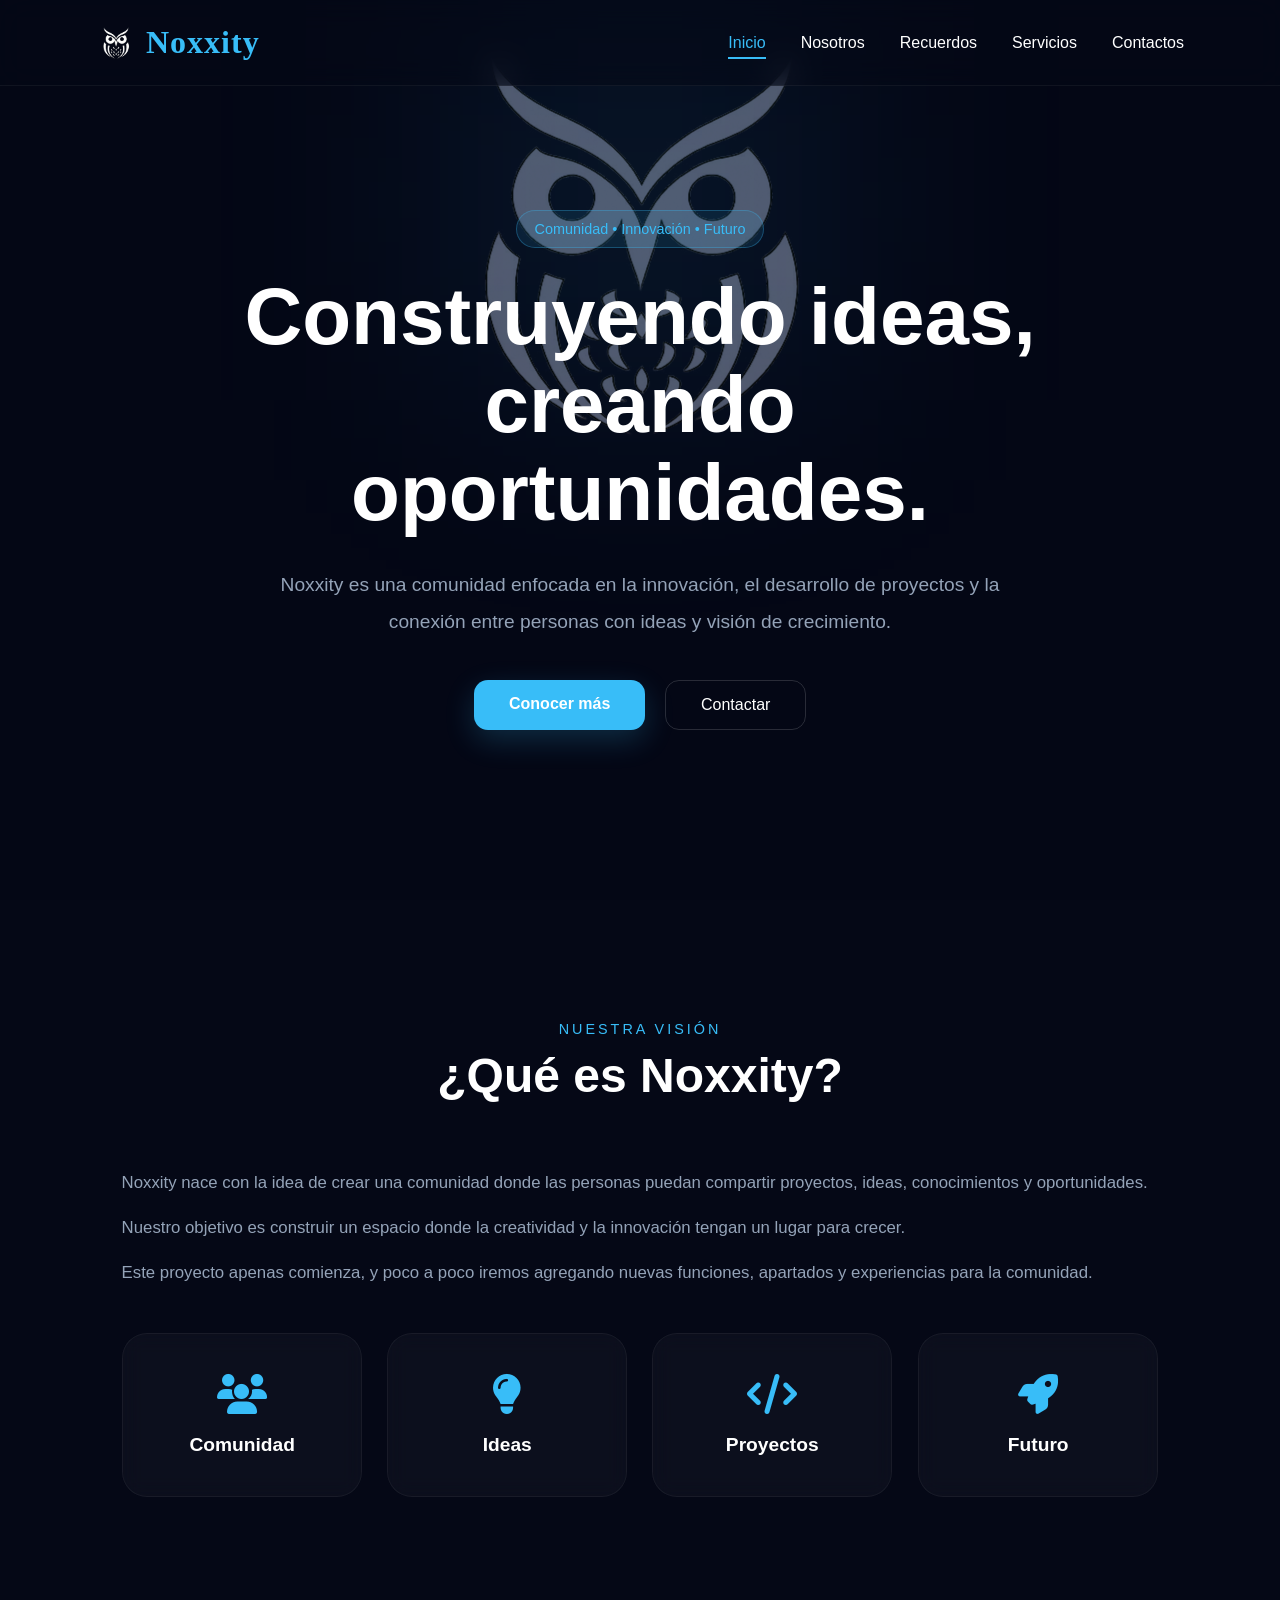
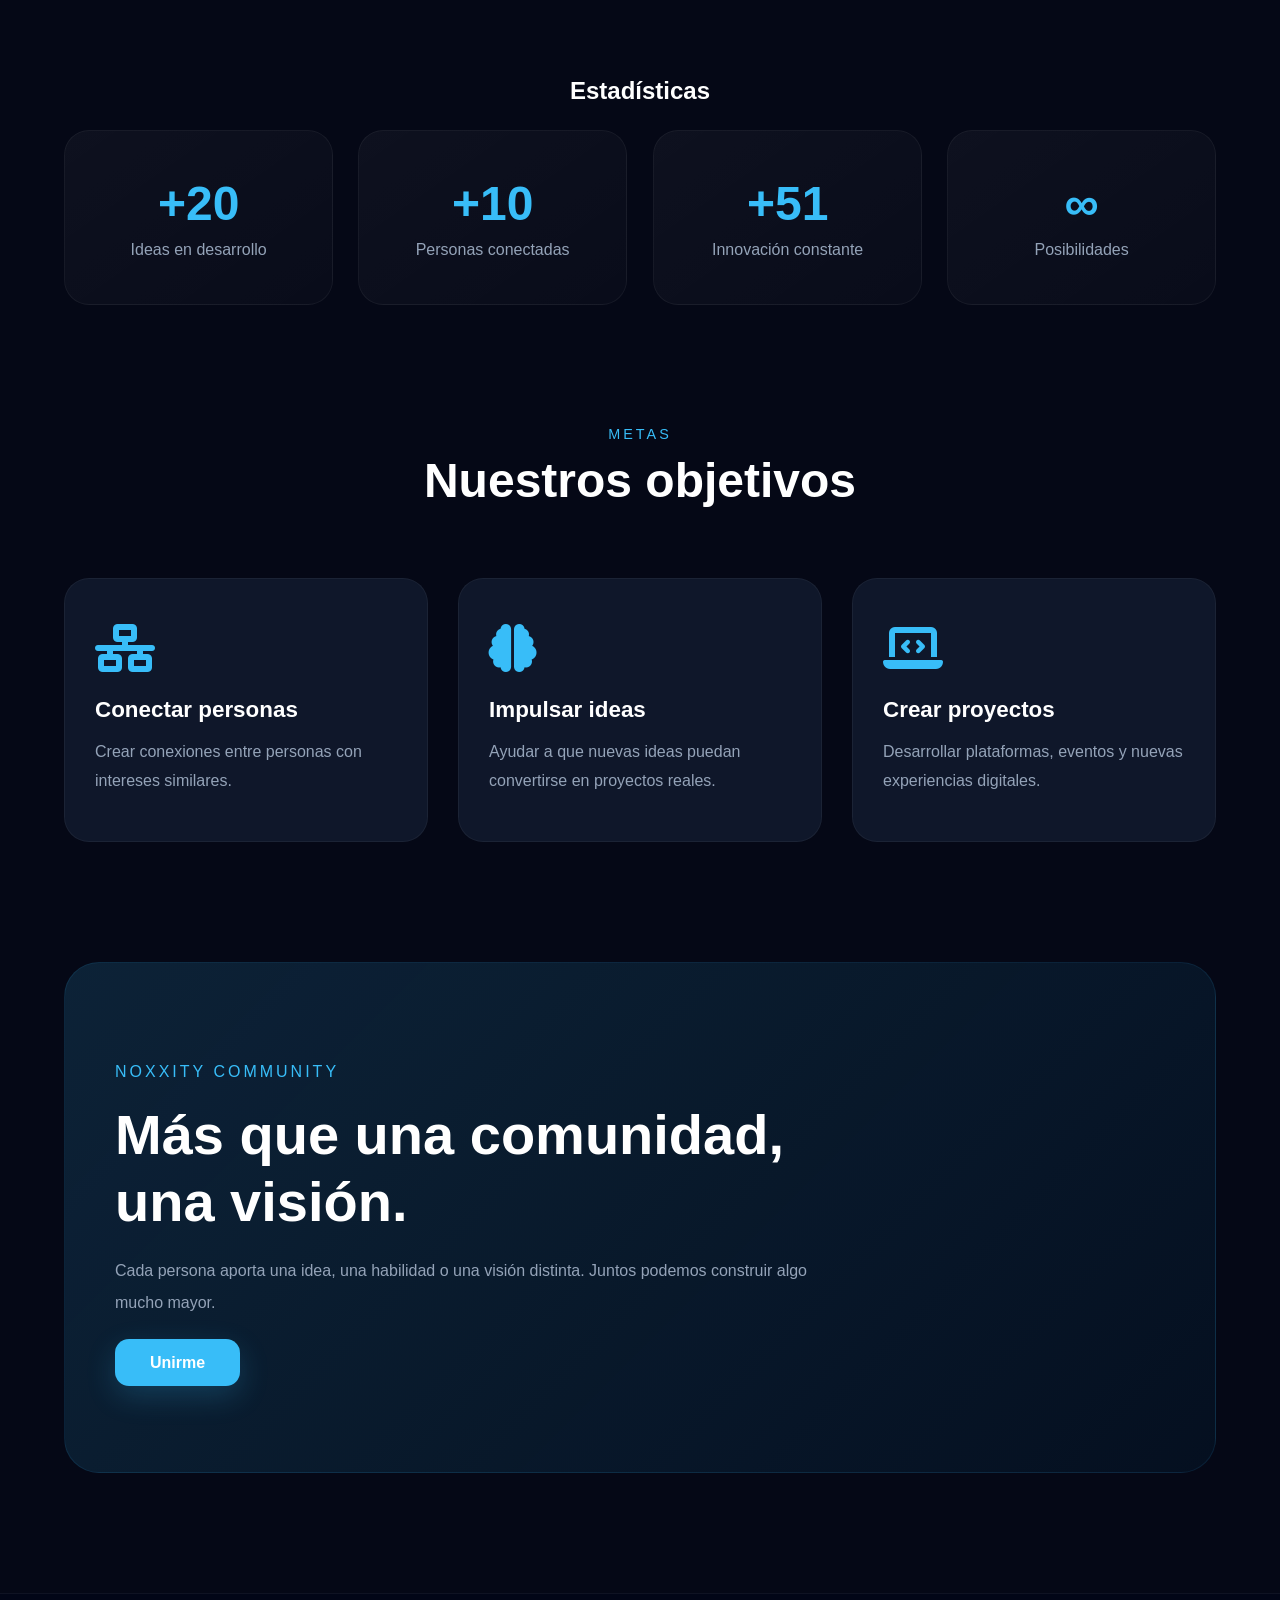
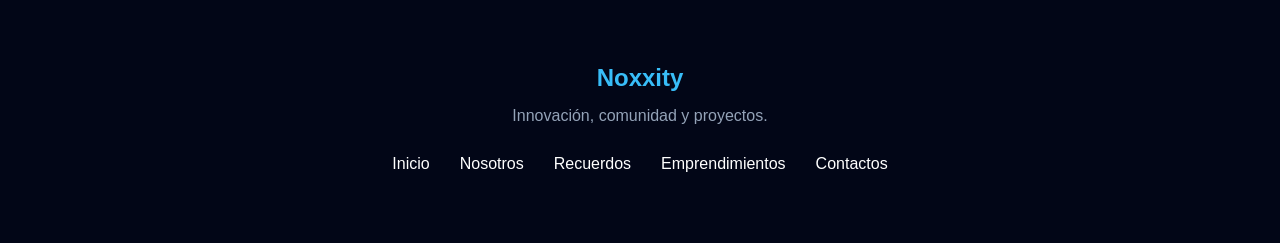
==== commit 019ae6f8: "servicios v1" ====
--- a/index.html
+++ b/index.html
@@ -9,7 +9,10 @@
     <link rel="stylesheet" href="https://cdnjs.cloudflare.com/ajax/libs/font-awesome/6.5.2/css/all.min.css">
     <link rel="stylesheet" href="Styles/style.css">
     <link rel="stylesheet" href="Styles/contact.css">
-    <title>Noxxity</title>
+    <meta name="description"
+    content="Noxxity es una comunidad de innovación, tecnología, emprendimiento y eventos juveniles." />
+    <meta name="keywords" content="Noxxity, comunidad, tecnología, innovación, Nicaragua" />
+    <title>Noxxity | Comunidad de innovación</title>
 </head>
 
 <body>
@@ -28,7 +31,7 @@
                 <li><a href="#" class="active">Inicio</a></li>
                 <li><a href="Pages/About.html">Nosotros</a></li>
                 <li><a href="Pages/Recuerdos.html">Recuerdos</a></li>
-                <li><a href="Pages/Emprendimientos.html">Emprendimientos</a></li>
+                <li><a href="Pages/servicios.html">Servicios</a></li>
                 <li><a href="Pages/Contact.html">Contactos</a></li>
 
             </ul>
@@ -46,14 +49,9 @@
 
         <div class="hero-content">
 
-            <span class="tag">
-                Comunidad • Innovación • Futuro
-            </span>
-
-            <h2>
-                Construyendo ideas,
-                creando oportunidades.
-            </h2>
+            <span class="tag"> Comunidad • Innovación • Futuro </span>
+
+            <h2> Construyendo ideas, creando oportunidades. </h2>
 
             <p>
                 Noxxity es una comunidad enfocada en la innovación,
@@ -62,15 +60,8 @@
             </p>
 
             <div class="hero-buttons">
-
-                <a href="Pages/About.html" class="btn">
-                    Conocer más
-                </a>
-
-                <a href="Pages/Contact.html" class="btn-outline">
-                    Contactar
-                </a>
-
+                <a href="Pages/About.html" class="btn"> Conocer más </a>
+                <a href="Pages/Contact.html" class="btn-outline"> Contactar </a>
             </div>
 
         </div>
